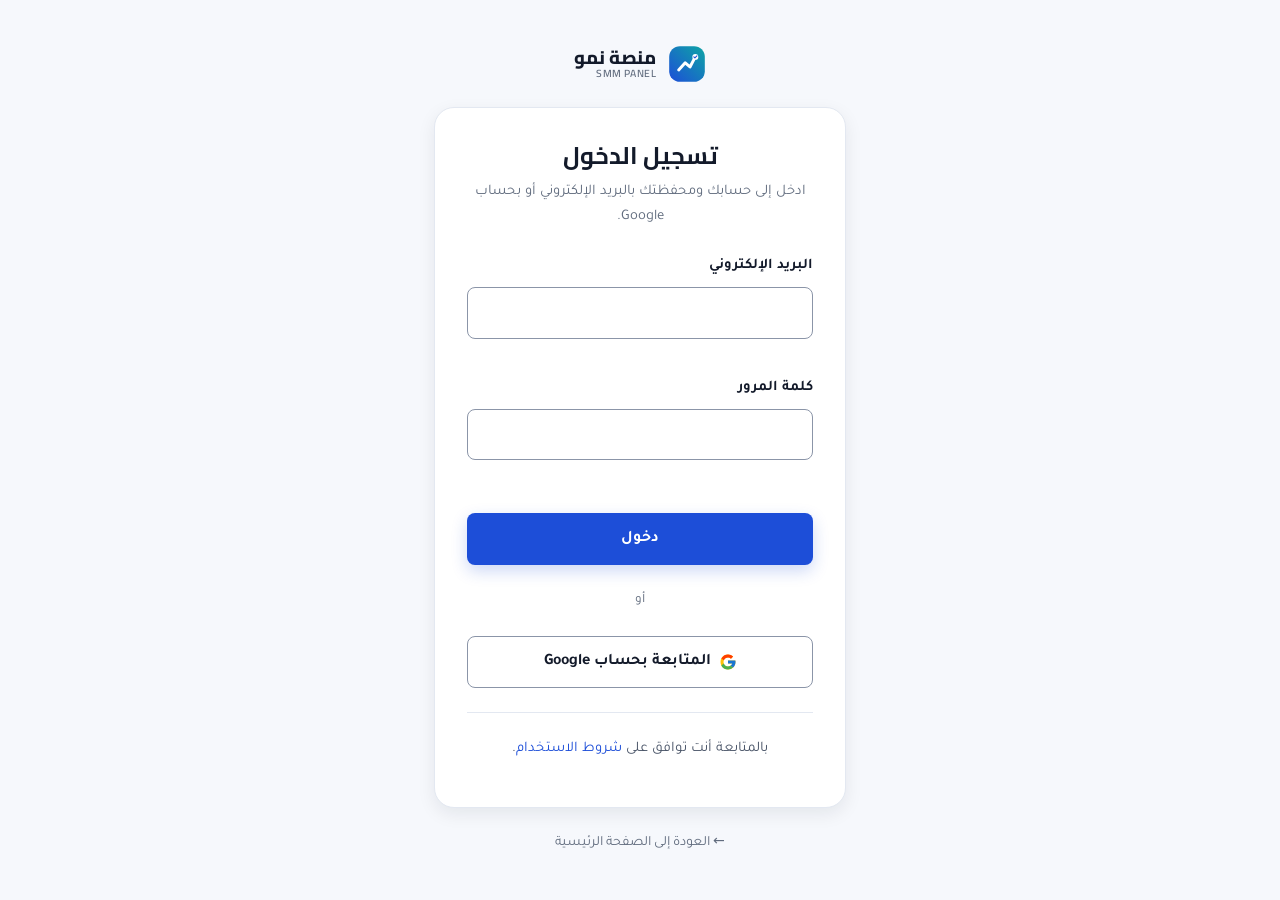
==== admin/index.html @ 080ee089 "لوحة إدارة متعددة الصفحات تحت admin/ + مزوّدون وربط الخدمات بالـAPI" ====
<!DOCTYPE html>
<html lang="ar" dir="rtl" data-theme="light">
  <head>
    <meta charset="UTF-8" />
    <meta name="viewport" content="width=device-width, initial-scale=1" />
    <meta name="description" content="لوحة إدارة منصة نمو — نظرة عامة." />
    <title>نظرة عامة — إدارة منصة نمو</title>

    <link rel="icon" href="../assets/favicon.svg" type="image/svg+xml" />
    <link rel="preconnect" href="https://fonts.googleapis.com" />
    <link rel="preconnect" href="https://fonts.gstatic.com" crossorigin />
    <link
      href="https://fonts.googleapis.com/css2?family=Cairo:wght@600;700;800&family=Tajawal:wght@400;500;700;800&display=swap"
      rel="stylesheet"
    />
    <link rel="stylesheet" href="../css/base.css" />
    <link rel="stylesheet" href="../css/layout.css" />
    <link rel="stylesheet" href="../css/components.css" />
    <link rel="stylesheet" href="../css/pages.css" />
    <link rel="stylesheet" href="admin.css" />

    <script>
      (function () {
        try {
          var t = localStorage.getItem("numuw-theme");
          if (t) document.documentElement.setAttribute("data-theme", t);
        } catch (e) {}
      })();
    </script>
    <script src="../js/icons.js" defer></script>
    <script src="../js/ui.js" defer></script>
    <script src="../js/main.js" defer></script>
    <script src="../js/config.js" defer></script>
    <script src="../js/supabase-client.js" defer></script>
    <script src="../js/auth-session.js" defer></script>
    <script src="../js/validation.js" defer></script>
    <script src="admin.js" defer></script>
  </head>
  <body data-page="dashboard">
    <a class="skip-link" href="#main">تخطَّ إلى المحتوى الرئيسي</a>

    <div class="admin__layout">
      <aside class="admin__side" id="admin-side"></aside>

      <div class="admin__main">
        <header class="admin__top" id="admin-top"></header>

        <main id="main" tabindex="-1" class="admin__content">
          <section class="admin__stats">
            <div class="admin-stat">
              <div class="admin-stat__label">المستخدمون</div>
              <div class="admin-stat__value" id="stat-users">—</div>
            </div>
            <div class="admin-stat">
              <div class="admin-stat__label">المزوّدون</div>
              <div class="admin-stat__value" id="stat-providers">—</div>
            </div>
            <div class="admin-stat">
              <div class="admin-stat__label">الخدمات</div>
              <div class="admin-stat__value" id="stat-services">—</div>
            </div>
            <div class="admin-stat">
              <div class="admin-stat__label">الطلبات</div>
              <div class="admin-stat__value" id="stat-orders">—</div>
            </div>
            <div class="admin-stat">
              <div class="admin-stat__label">استلامات معلّقة</div>
              <div class="admin-stat__value" id="stat-recharges">—</div>
            </div>
          </section>

          <section class="card card--padless">
            <div class="card__head">
              <h2 class="card__title">
                <span data-icon="bolt" data-icon-size="20"></span>
                أحدث الطلبات
              </h2>
            </div>
            <span class="table-hint">اسحب الجدول أفقيًا لعرض بقية الأعمدة.</span>
            <div class="table-wrap">
              <table class="table">
                <thead>
                  <tr>
                    <th scope="col">#</th>
                    <th scope="col">المستخدم</th>
                    <th scope="col">الكمية</th>
                    <th scope="col">التكلفة</th>
                    <th scope="col">الحالة</th>
                  </tr>
                </thead>
                <tbody id="recent-orders-body"></tbody>
              </table>
            </div>
          </section>
        </main>
      </div>
    </div>
  </body>
</html>
---- css/base.css ----
/*
  base.css
  المتغيرات العامة، إعادة الضبط، الخطوط، والأنماط الأساسية.
  يتم تحميل هذا الملف في جميع الصفحات.
*/

/* ============ المتغيرات ============ */
:root {
  /* الألوان الأساسية */
  --color-primary: #1d4ed8;
  --color-primary-600: #1e40af;
  --color-primary-700: #1e3a8a;
  --color-primary-soft: #eff4ff;
  --color-accent: #0ea5a5;
  --color-accent-soft: #e6fbfa;

  /* الحالات */
  --color-success: #16a34a;
  --color-success-soft: #e9f9ef;
  --color-warning: #d97706;
  --color-warning-soft: #fdf3e3;
  --color-danger: #dc2626;
  --color-danger-soft: #fdecec;
  --color-info: #2563eb;
  --color-info-soft: #eaf1ff;

  /* نصوص حالات الشارات والتنبيهات (تُستبدل في السمة الداكنة) */
  --status-success-fg: #14602f;
  --status-warning-fg: #8a5307;
  --status-danger-fg: #9b1c1c;
  --status-info-fg: #1e40af;

  /* الرمادي */
  --color-bg: #f6f8fc;
  --color-surface: #ffffff;
  --color-surface-2: #f1f5fb;
  --color-border: #e3e8f1;
  --color-border-strong: #8b95a8;
  --color-text: #131a2a;
  --color-text-soft: #4a5568;
  --color-text-muted: #616c7e;

  /* الظلال */
  --shadow-sm: 0 1px 2px rgba(19, 26, 42, 0.06);
  --shadow-md: 0 6px 18px rgba(19, 26, 42, 0.08);
  --shadow-lg: 0 18px 45px rgba(19, 26, 42, 0.12);

  /* الحدود */
  --radius-sm: 8px;
  --radius-md: 14px;
  --radius-lg: 20px;
  --radius-pill: 999px;

  /* المسافات */
  --space-1: 0.25rem;
  --space-2: 0.5rem;
  --space-3: 0.75rem;
  --space-4: 1rem;
  --space-5: 1.5rem;
  --space-6: 2rem;
  --space-7: 3rem;
  --space-8: 4rem;

  /* الخطوط */
  --font-sans: "Tajawal", "Segoe UI", "Cairo", system-ui, -apple-system,
    "Helvetica Neue", Arial, sans-serif;
  --font-display: "Cairo", "Tajawal", system-ui, sans-serif;

  /* التخطيط */
  --container: 1140px;
  --header-height: 64px;

  /* الانتقالات */
  --transition-fast: 140ms ease;
  --transition: 220ms ease;
}

/* ============ إعادة الضبط ============ */
*,
*::before,
*::after {
  box-sizing: border-box;
}

html {
  -webkit-text-size-adjust: 100%;
  scroll-behavior: smooth;
}

body {
  margin: 0;
  font-family: var(--font-sans);
  font-size: 1rem;
  line-height: 1.7;
  color: var(--color-text);
  background-color: var(--color-bg);
  min-height: 100vh;
  text-rendering: optimizeLegibility;
  -webkit-font-smoothing: antialiased;
}

h1,
h2,
h3,
h4,
h5,
h6 {
  font-family: var(--font-display);
  line-height: 1.35;
  margin: 0 0 var(--space-3);
  color: var(--color-text);
  font-weight: 700;
}

p {
  margin: 0 0 var(--space-3);
}

a {
  color: var(--color-primary);
  text-decoration: none;
  transition: color var(--transition-fast);
}

a:hover {
  color: var(--color-primary-600);
}

img,
svg {
  max-width: 100%;
  display: block;
}

button,
input,
select,
textarea {
  font: inherit;
  color: inherit;
}

button {
  cursor: pointer;
}

/* يمنع المتصفحات من تجاوز الخاصية hidden عبر أنماط display */
[hidden] {
  display: none !important;
}

::placeholder {
  color: var(--color-text-muted);
  opacity: 1;
}

ul {
  margin: 0;
  padding: 0;
  list-style: none;
}

/* ============ إمكانية الوصول ============ */
:focus-visible {
  outline: 3px solid var(--color-accent);
  outline-offset: 2px;
  border-radius: var(--radius-sm);
}

.visually-hidden {
  position: absolute !important;
  width: 1px;
  height: 1px;
  padding: 0;
  margin: -1px;
  overflow: hidden;
  clip: rect(0, 0, 0, 0);
  white-space: nowrap;
  border: 0;
}

.skip-link {
  position: absolute;
  top: -60px;
  inset-inline-start: var(--space-4);
  z-index: 1200;
  background: var(--color-primary);
  color: #fff;
  padding: var(--space-2) var(--space-4);
  border-radius: var(--radius-sm);
  transition: top var(--transition);
}

.skip-link:focus {
  top: var(--space-3);
  color: #fff;
}

@media (prefers-reduced-motion: reduce) {
  *,
  *::before,
  *::after {
    animation-duration: 0.001ms !important;
    animation-iteration-count: 1 !important;
    transition-duration: 0.001ms !important;
    scroll-behavior: auto !important;
  }
}

/* ============ أدوات مساعدة ============ */
.container {
  width: 100%;
  max-width: var(--container);
  margin-inline: auto;
  padding-inline: var(--space-4);
}

.text-center {
  text-align: center;
}

.text-muted {
  color: var(--color-text-muted);
}

.mt-4 {
  margin-top: var(--space-4);
}

.mt-6 {
  margin-top: var(--space-6);
}

.mb-5 {
  margin-bottom: var(--space-5);
}

.text-sm {
  font-size: 0.9rem;
}

.stack > * + * {
  margin-top: var(--space-4);
}

[id] {
  scroll-margin-top: calc(var(--header-height) + var(--space-4));
}

/* كشف العناصر عند التمرير */
[data-reveal] {
  opacity: 0;
  transform: translateY(14px);
  transition: opacity 500ms ease, transform 500ms ease;
}

[data-reveal].is-visible {
  opacity: 1;
  transform: none;
}

@media (prefers-reduced-motion: reduce) {
  [data-reveal] {
    opacity: 1;
    transform: none;
  }
}

/* ============ السمة الداكنة ============ */
html[data-theme="dark"] {
  --color-bg: #0d1220;
  --color-surface: #161d2e;
  --color-surface-2: #1e263a;
  --color-border: #2a3348;
  --color-border-strong: #5f6b87;
  --color-text: #eef2fa;
  --color-text-soft: #c3cbdb;
  --color-text-muted: #8a95ac;
  --color-primary-soft: #1b2744;
  --color-accent-soft: #10312f;

  --color-success-soft: #12301f;
  --color-warning-soft: #33260e;
  --color-danger-soft: #341717;
  --color-info-soft: #16233f;

  /* درجات مخصّصة للخلفيات الداكنة كي تبقى التباينات ضمن معيار AA */
  --color-success: #6ee7a0;
  --color-warning: #f0b357;
  --color-danger: #ff8a8a;
  --color-info: #93b4ff;

  --status-success-fg: #7ddba3;
  --status-warning-fg: #f0b357;
  --status-danger-fg: #ff9d9d;
  --status-info-fg: #93b4ff;

  --shadow-sm: 0 1px 2px rgba(0, 0, 0, 0.4);
  --shadow-md: 0 6px 18px rgba(0, 0, 0, 0.45);
  --shadow-lg: 0 18px 45px rgba(0, 0, 0, 0.55);
}

html[data-theme="dark"] .site-header {
  background: rgba(13, 18, 32, 0.86);
}

html[data-theme="dark"] .hero {
  background: linear-gradient(160deg, #111a30 0%, #0d1220 60%);
}

html[data-theme="dark"] .table thead th {
  color: var(--color-text-soft);
}

html[data-theme="dark"] .skeleton {
  background: linear-gradient(
    90deg,
    #1e263a 25%,
    #263149 37%,
    #1e263a 63%
  );
  background-size: 400% 100%;
}

html[data-theme="dark"] .btn--google {
  --btn-bg: #222b40;
  --btn-fg: var(--color-text);
}
---- css/layout.css ----
/*
  layout.css
  الهيكل العام: الهيدر، شريط التنقل، الفوتر، الحاويات، والعرض المتجاوب.
*/

/* ============ الهيدر ============ */
.site-header {
  position: sticky;
  top: 0;
  z-index: 1000;
  background: rgba(255, 255, 255, 0.86);
  backdrop-filter: blur(12px);
  border-bottom: 1px solid var(--color-border);
}

.site-header__inner {
  display: flex;
  align-items: center;
  justify-content: space-between;
  gap: var(--space-4);
  min-height: var(--header-height);
}

/* الشعار */
.brand {
  display: inline-flex;
  align-items: center;
  gap: var(--space-3);
  color: var(--color-text);
  font-family: var(--font-display);
  font-weight: 800;
  font-size: 1.15rem;
  flex-shrink: 0;
}

.brand:hover {
  color: var(--color-primary);
}

.brand__logo {
  width: 38px;
  height: 38px;
}

.brand__name {
  display: flex;
  flex-direction: column;
  line-height: 1.1;
}

.brand__name small {
  font-size: 0.65rem;
  font-weight: 600;
  color: var(--color-text-muted);
  letter-spacing: 0.04em;
}

/* ============ التنقل ============ */
.nav {
  display: flex;
  align-items: center;
  gap: var(--space-2);
}

.nav__links {
  display: flex;
  align-items: center;
  gap: var(--space-1);
}

.nav__link {
  display: block;
  padding: var(--space-2) var(--space-3);
  border-radius: var(--radius-sm);
  color: var(--color-text-soft);
  font-weight: 600;
  font-size: 0.95rem;
  transition: background-color var(--transition-fast),
    color var(--transition-fast);
}

.nav__link:hover {
  background: var(--color-surface-2);
  color: var(--color-primary);
}

.nav__link[aria-current="page"] {
  color: var(--color-primary);
  background: var(--color-primary-soft);
}

.nav__actions {
  display: flex;
  align-items: center;
  gap: var(--space-2);
}

/* زر قائمة الهاتف */
.nav-toggle {
  display: none;
  width: 44px;
  height: 44px;
  align-items: center;
  justify-content: center;
  background: transparent;
  border: 1px solid var(--color-border);
  border-radius: var(--radius-sm);
  color: var(--color-text);
}

.nav-toggle:hover {
  background: var(--color-surface-2);
}

.nav-toggle__bars,
.nav-toggle__bars::before,
.nav-toggle__bars::after {
  content: "";
  display: block;
  width: 20px;
  height: 2px;
  border-radius: 2px;
  background: currentColor;
  transition: transform var(--transition), opacity var(--transition);
}

.nav-toggle__bars::before {
  transform: translateY(-6px);
}

.nav-toggle__bars::after {
  transform: translateY(4px);
}

.nav-toggle[aria-expanded="true"] .nav-toggle__bars {
  background: transparent;
}

.nav-toggle[aria-expanded="true"] .nav-toggle__bars::before {
  transform: translateY(0) rotate(45deg);
}

.nav-toggle[aria-expanded="true"] .nav-toggle__bars::after {
  transform: translateY(-2px) rotate(-45deg);
}

/* ============ الفوتر ============ */
.site-footer {
  margin-top: var(--space-8);
  background: #0f1830;
  color: #c7d0e0;
  padding-top: var(--space-6);
}

.site-footer a {
  color: #c7d0e0;
}

.site-footer a:hover {
  color: #fff;
}

.footer__grid {
  display: grid;
  gap: var(--space-6);
  padding-bottom: var(--space-6);
}

.footer__brand .brand {
  color: #fff;
}

.footer__brand p {
  color: #9aa7bd;
  max-width: 34ch;
  font-size: 0.92rem;
}

.footer__col h2 {
  color: #fff;
  font-size: 0.98rem;
  margin-bottom: var(--space-3);
}

.footer__col li + li {
  margin-top: var(--space-2);
}

.footer__col a {
  font-size: 0.92rem;
}

.footer__bottom {
  border-top: 1px solid rgba(255, 255, 255, 0.1);
  padding: var(--space-4) 0;
  display: flex;
  flex-wrap: wrap;
  gap: var(--space-3);
  align-items: center;
  justify-content: space-between;
  font-size: 0.85rem;
  color: #8390a6;
}

.footer__badges {
  display: flex;
  flex-wrap: wrap;
  gap: var(--space-2);
}

/* ============ التخطيط العام ============ */
.page {
  padding-block: var(--space-6) var(--space-7);
}

.page-head {
  margin-bottom: var(--space-6);
}

.page-head h1 {
  font-size: clamp(1.5rem, 4vw, 2rem);
  margin-bottom: var(--space-2);
}

.page-head p {
  color: var(--color-text-muted);
  margin-bottom: 0;
}

/* شبكة موحّدة */
.grid {
  display: grid;
  gap: var(--space-4);
}

/* ============ الاستجابة ============ */
@media (min-width: 640px) {
  .footer__grid {
    grid-template-columns: 1.4fr 1fr 1fr;
  }
}

@media (min-width: 900px) {
  .container {
    padding-inline: var(--space-5);
  }

  .footer__grid {
    grid-template-columns: 1.6fr 1fr 1fr 1fr;
  }
}

/* قائمة الهاتف */
@media (max-width: 860px) {
  .nav-toggle {
    display: inline-flex;
  }

  .nav {
    position: fixed;
    inset: var(--header-height) 0 auto 0;
    flex-direction: column;
    align-items: stretch;
    gap: 0;
    background: var(--color-surface);
    border-bottom: 1px solid var(--color-border);
    box-shadow: var(--shadow-md);
    padding: var(--space-3);
    transform: translateY(-12px);
    opacity: 0;
    visibility: hidden;
    transition: opacity var(--transition), transform var(--transition),
      visibility var(--transition);
    max-height: calc(100vh - var(--header-height));
    overflow-y: auto;
  }

  .nav.is-open {
    opacity: 1;
    visibility: visible;
    transform: translateY(0);
  }

  .nav__links {
    flex-direction: column;
    align-items: stretch;
    gap: var(--space-1);
  }

  .nav__link {
    padding: var(--space-3);
  }

  .nav__actions {
    flex-direction: column;
    align-items: stretch;
    margin-top: var(--space-3);
    padding-top: var(--space-3);
    border-top: 1px solid var(--color-border);
    gap: var(--space-3);
  }

  .nav__actions .btn {
    width: 100%;
  }

  /* أهداف لمس أكبر لروابط الفوتر على الهواتف */
  .footer__col li + li {
    margin-top: 0;
  }

  .footer__col a {
    display: inline-block;
    padding-block: var(--space-2);
  }
}
---- css/components.css ----
/*
  components.css
  المكوّنات القابلة لإعادة الاستخدام: الأزرار، البطاقات، الحقول، التنبيهات،
  الشارات، الجداول، والحمّالات.
*/

/* ============ الأزرار ============ */
.btn {
  --btn-bg: var(--color-primary);
  --btn-fg: #fff;
  --btn-border: transparent;
  display: inline-flex;
  align-items: center;
  justify-content: center;
  gap: var(--space-2);
  padding: 0.7rem 1.2rem;
  min-height: 44px;
  border: 1px solid var(--btn-border);
  border-radius: var(--radius-sm);
  background: var(--btn-bg);
  color: var(--btn-fg);
  font-weight: 700;
  font-size: 0.95rem;
  text-decoration: none;
  line-height: 1;
  transition: transform var(--transition-fast),
    background-color var(--transition-fast), box-shadow var(--transition-fast),
    color var(--transition-fast), border-color var(--transition-fast);
  white-space: nowrap;
}

.btn:hover {
  color: var(--btn-fg);
  filter: brightness(1.05);
}

.btn:active {
  transform: translateY(1px);
}

.btn--primary {
  --btn-bg: var(--color-primary);
  box-shadow: 0 6px 16px rgba(29, 78, 216, 0.22);
}

.btn--accent {
  --btn-bg: var(--color-accent);
  box-shadow: 0 6px 16px rgba(14, 165, 165, 0.22);
}

.btn--outline {
  --btn-bg: transparent;
  --btn-fg: var(--color-primary);
  --btn-border: var(--color-border-strong);
}

.btn--outline:hover {
  --btn-bg: var(--color-primary-soft);
  filter: none;
}

.btn--ghost {
  --btn-bg: transparent;
  --btn-fg: var(--color-text-soft);
  --btn-border: transparent;
}

.btn--ghost:hover {
  --btn-bg: var(--color-surface-2);
  filter: none;
}

.btn--block {
  width: 100%;
}

.btn--sm {
  padding: 0.5rem 0.9rem;
  min-height: 38px;
  font-size: 0.88rem;
}

.btn--lg {
  padding: 0.9rem 1.6rem;
  min-height: 52px;
  font-size: 1rem;
}

.btn[disabled],
.btn.is-loading {
  opacity: 0.65;
  pointer-events: none;
}

/* حالة التحميل */
.btn.is-loading::before {
  content: "";
  width: 16px;
  height: 16px;
  border-radius: 50%;
  border: 2px solid currentColor;
  border-top-color: transparent;
  animation: spin 0.7s linear infinite;
}

@keyframes spin {
  to {
    transform: rotate(360deg);
  }
}

/* زر جوجل */
.btn--google {
  --btn-bg: #fff;
  --btn-fg: var(--color-text);
  --btn-border: var(--color-border-strong);
}

.btn--google:hover {
  --btn-bg: var(--color-surface-2);
  filter: none;
}

.btn--google svg {
  width: 18px;
  height: 18px;
}

/* ============ البطاقات ============ */
.card {
  background: var(--color-surface);
  border: 1px solid var(--color-border);
  border-radius: var(--radius-md);
  box-shadow: var(--shadow-sm);
  padding: var(--space-5);
}

.card--padless {
  padding: 0;
}

/* عند إلغاء الحشو، يُضاف الحشو لرأس البطاقة فقط */
.card--padless .card__head {
  padding: var(--space-5) var(--space-5) 0;
}

.card--padless .table-wrap {
  border: 0;
  border-radius: 0;
}

.card--padless .badge-list {
  padding: var(--space-5);
}

.card__head {
  display: flex;
  align-items: center;
  justify-content: space-between;
  gap: var(--space-3);
  flex-wrap: wrap;
  margin-bottom: var(--space-4);
}

.card__head h2,
.card__head h3 {
  margin: 0;
  font-size: 1.15rem;
}

.card__title {
  display: flex;
  align-items: center;
  gap: var(--space-2);
}

.card--interactive {
  transition: transform var(--transition), box-shadow var(--transition),
    border-color var(--transition);
}

.card--interactive:hover {
  transform: translateY(-3px);
  box-shadow: var(--shadow-md);
  border-color: var(--color-border-strong);
}

/* أيقونة داخل بطاقة */
.icon-badge {
  display: inline-flex;
  align-items: center;
  justify-content: center;
  width: 46px;
  height: 46px;
  border-radius: var(--radius-sm);
  background: var(--color-primary-soft);
  color: var(--color-primary);
  flex-shrink: 0;
}

.icon-badge svg {
  width: 24px;
  height: 24px;
}

.icon-badge--accent {
  background: var(--color-accent-soft);
  color: var(--color-accent);
}

/* ============ النماذج ============ */
.form {
  display: grid;
  gap: var(--space-4);
}

.field {
  display: grid;
  gap: var(--space-2);
}

.field__label {
  font-weight: 600;
  font-size: 0.92rem;
}

.field__hint {
  font-size: 0.82rem;
  color: var(--color-text-muted);
  margin: 0;
}

.input,
.select,
.textarea {
  width: 100%;
  padding: 0.7rem 0.9rem;
  min-height: 46px;
  background: var(--color-surface);
  border: 1px solid var(--color-border-strong);
  border-radius: var(--radius-sm);
  transition: border-color var(--transition-fast),
    box-shadow var(--transition-fast);
}

.input:focus,
.select:focus,
.textarea:focus {
  border-color: var(--color-primary);
  box-shadow: 0 0 0 3px rgba(29, 78, 216, 0.15);
  outline: none;
}

.input[aria-invalid="true"],
.select[aria-invalid="true"] {
  border-color: var(--color-danger);
}

.field__error {
  color: var(--color-danger);
  font-size: 0.82rem;
  margin: 0;
  min-height: 1em;
}

/* حقل كلمة المرور مع زر الإظهار */
.input-group {
  position: relative;
}

.input-group .input {
  padding-inline-end: 3rem;
}

.input-group__btn {
  position: absolute;
  inset-inline-end: 6px;
  top: 50%;
  transform: translateY(-50%);
  width: 36px;
  height: 36px;
  display: inline-flex;
  align-items: center;
  justify-content: center;
  background: transparent;
  border: 0;
  border-radius: var(--radius-sm);
  color: var(--color-text-muted);
}

.input-group__btn:hover {
  background: var(--color-surface-2);
  color: var(--color-text);
}

/* مفتاح تبديل */
.switch {
  display: inline-flex;
  align-items: center;
  gap: var(--space-3);
  cursor: pointer;
}

.switch input {
  position: absolute;
  opacity: 0;
  width: 0;
  height: 0;
}

.switch__track {
  position: relative;
  width: 46px;
  height: 26px;
  border-radius: var(--radius-pill);
  background: var(--color-border-strong);
  transition: background var(--transition-fast);
  flex-shrink: 0;
}

.switch__track::after {
  content: "";
  position: absolute;
  top: 3px;
  inset-inline-start: 3px;
  width: 20px;
  height: 20px;
  background: #fff;
  border-radius: 50%;
  box-shadow: var(--shadow-sm);
  transition: transform var(--transition-fast);
}

.switch input:checked + .switch__track {
  background: var(--color-primary);
}

.switch input:checked + .switch__track::after {
  transform: translateX(-20px);
}

.switch input:focus-visible + .switch__track {
  outline: 3px solid var(--color-accent);
  outline-offset: 2px;
}

/* مجموعة أزرار (Radio) */
.choice-group {
  display: grid;
  gap: var(--space-3);
  grid-template-columns: repeat(auto-fit, minmax(150px, 1fr));
}

.choice {
  position: relative;
  display: flex;
  align-items: center;
  gap: var(--space-3);
  padding: var(--space-4);
  border: 1.5px solid var(--color-border-strong);
  border-radius: var(--radius-md);
  cursor: pointer;
  background: var(--color-surface);
  transition: border-color var(--transition-fast),
    background-color var(--transition-fast);
}

.choice input {
  position: absolute;
  opacity: 0;
}

.choice__mark {
  width: 20px;
  height: 20px;
  border-radius: 50%;
  border: 2px solid var(--color-border-strong);
  flex-shrink: 0;
  display: inline-flex;
  align-items: center;
  justify-content: center;
}

.choice__mark::after {
  content: "";
  width: 10px;
  height: 10px;
  border-radius: 50%;
  background: var(--color-primary);
  transform: scale(0);
  transition: transform var(--transition-fast);
}

.choice:has(input:checked) {
  border-color: var(--color-primary);
  background: var(--color-primary-soft);
}

.choice:has(input:checked) .choice__mark {
  border-color: var(--color-primary);
}

.choice:has(input:checked) .choice__mark::after {
  transform: scale(1);
}

.choice:has(input:focus-visible) {
  outline: 3px solid var(--color-accent);
  outline-offset: 2px;
}

.choice__text strong {
  display: block;
  font-weight: 700;
}

.choice__text span {
  font-size: 0.82rem;
  color: var(--color-text-muted);
}

/* ============ التنبيهات ============ */
.alert {
  display: flex;
  align-items: flex-start;
  gap: var(--space-3);
  padding: var(--space-3) var(--space-4);
  border-radius: var(--radius-sm);
  border: 1px solid transparent;
  font-size: 0.92rem;
}

.alert svg {
  width: 20px;
  height: 20px;
  flex-shrink: 0;
  margin-top: 2px;
}

.alert--success {
  background: var(--color-success-soft);
  border-color: color-mix(in srgb, var(--color-success) 38%, transparent);
  color: var(--status-success-fg);
}

.alert--danger {
  background: var(--color-danger-soft);
  border-color: color-mix(in srgb, var(--color-danger) 38%, transparent);
  color: var(--status-danger-fg);
}

.alert--warning {
  background: var(--color-warning-soft);
  border-color: color-mix(in srgb, var(--color-warning) 40%, transparent);
  color: var(--status-warning-fg);
}

.alert--info {
  background: var(--color-info-soft);
  border-color: color-mix(in srgb, var(--color-info) 38%, transparent);
  color: var(--status-info-fg);
}

.alert__title {
  font-weight: 700;
  margin: 0 0 2px;
}

.alert p {
  margin: 0;
}

/* ============ الشارات ============ */
.badge {
  display: inline-flex;
  align-items: center;
  gap: var(--space-1);
  padding: 0.2rem 0.65rem;
  border-radius: var(--radius-pill);
  font-size: 0.78rem;
  font-weight: 700;
  line-height: 1.6;
  white-space: nowrap;
}

.badge--pending {
  background: var(--color-info-soft);
  color: var(--status-info-fg);
}

.badge--success {
  background: var(--color-success-soft);
  color: var(--status-success-fg);
}

.badge--failed {
  background: var(--color-danger-soft);
  color: var(--status-danger-fg);
}

.badge--review,
.badge--warning {
  background: var(--color-warning-soft);
  color: var(--status-warning-fg);
}

.badge--muted {
  background: var(--color-surface-2);
  color: var(--color-text-soft);
}

.badge--experimental {
  background: var(--color-warning-soft);
  color: var(--status-warning-fg);
  border: 1px dashed color-mix(in srgb, var(--status-warning-fg) 45%, transparent);
}

/* قائمة شارات مع شرح مختصر */
.badge-list {
  display: grid;
  gap: var(--space-4);
  font-size: 0.9rem;
}

.badge-list li p {
  margin: var(--space-2) 0 0;
  color: var(--color-text-muted);
  font-size: 0.85rem;
}

/* ============ الجداول ============ */
.table-wrap {
  overflow-x: auto;
  border: 1px solid var(--color-border);
  border-radius: var(--radius-md);
  background: var(--color-surface);
}

.table {
  width: 100%;
  border-collapse: collapse;
  min-width: 560px;
  font-size: 0.92rem;
}

.table caption {
  text-align: start;
  padding: var(--space-3) var(--space-4);
  font-weight: 700;
  color: var(--color-text-soft);
}

.table th,
.table td {
  padding: var(--space-3) var(--space-4);
  text-align: start;
  border-bottom: 1px solid var(--color-border);
  white-space: nowrap;
}

.table thead th {
  background: var(--color-surface-2);
  font-size: 0.82rem;
  color: var(--color-text-soft);
}

.table tbody tr:last-child td {
  border-bottom: 0;
}

.table tbody tr {
  transition: background var(--transition-fast);
}

.table tbody tr:hover {
  background: var(--color-surface-2);
}

/* ============ حالات فارغة/تحميل ============ */
.empty-state {
  text-align: center;
  padding: var(--space-7) var(--space-4);
  color: var(--color-text-muted);
}

.empty-state svg {
  width: 48px;
  height: 48px;
  margin: 0 auto var(--space-3);
  color: var(--color-border-strong);
}

.skeleton {
  border-radius: var(--radius-sm);
  background: linear-gradient(
    90deg,
    var(--color-surface-2) 25%,
    #e8edf6 37%,
    var(--color-surface-2) 63%
  );
  background-size: 400% 100%;
  animation: shimmer 1.3s ease infinite;
  height: 1em;
}

/* خط عظمي يملأ خلية جدول */
.skeleton-line {
  display: block;
  width: 70%;
  height: 0.85em;
}

@keyframes shimmer {
  0% {
    background-position: 100% 50%;
  }
  100% {
    background-position: 0 50%;
  }
}

/* ============ فاصل ============ */
.divider {
  display: flex;
  align-items: center;
  gap: var(--space-3);
  color: var(--color-text-muted);
  font-size: 0.85rem;
}

.divider::before,
.divider::after {
  content: "";
  flex: 1;
  height: 1px;
  background: var(--color-border);
}

/* ============ تنبيه أولي ============ */
.demo-note {
  display: flex;
  gap: var(--space-2);
  align-items: flex-start;
  font-size: 0.82rem;
  color: var(--status-warning-fg);
  background: var(--color-warning-soft);
  border: 1px dashed color-mix(in srgb, var(--status-warning-fg) 45%, transparent);
  border-radius: var(--radius-sm);
  padding: var(--space-2) var(--space-3);
}

.demo-note svg {
  width: 16px;
  height: 16px;
  flex-shrink: 0;
  margin-top: 3px;
}

/* ============ أدوات مشتركة ============ */
/* يخفي الأيقونة إن لم يُحقن بعد (تعطّل JS أو تأخّر التحميل) */
.icon-badge:empty {
  display: none;
}

/* تصفير حقول fieldset و legend */
.fieldset-reset {
  border: 0;
  padding: 0;
  margin: 0;
}

.fieldset-reset legend {
  padding: 0;
  margin-bottom: var(--space-3);
}

/* خط أفقي بسيط */
.hr {
  border: 0;
  border-top: 1px solid var(--color-border);
  margin: var(--space-5) 0;
}

/* ملاحظة تظهر على الشاشات الصغيرة فقط */
.table-hint {
  display: block;
  font-size: 0.8rem;
  color: var(--color-text-muted);
  padding: var(--space-3) var(--space-4) 0;
}

@media (min-width: 720px) {
  .table-hint {
    display: none;
  }
}

/* ============ التنبيهات المنبثقة (Toast) ============ */
.toast-region {
  position: fixed;
  inset-block-end: var(--space-4);
  inset-inline: 0;
  z-index: 2000;
  display: flex;
  flex-direction: column;
  align-items: center;
  gap: var(--space-2);
  padding-inline: var(--space-4);
  pointer-events: none;
}

.toast {
  pointer-events: auto;
  display: flex;
  align-items: flex-start;
  gap: var(--space-3);
  width: 100%;
  max-width: 420px;
  background: var(--color-surface);
  border: 1px solid var(--color-border);
  border-inline-start: 4px solid var(--color-info);
  border-radius: var(--radius-sm);
  box-shadow: var(--shadow-lg);
  padding: var(--space-3) var(--space-4);
  font-size: 0.9rem;
  animation: toast-in var(--transition);
}

.toast--success {
  border-inline-start-color: var(--color-success);
}

.toast--danger {
  border-inline-start-color: var(--color-danger);
}

.toast--warning {
  border-inline-start-color: var(--color-warning);
}

.toast svg {
  width: 20px;
  height: 20px;
  flex-shrink: 0;
  margin-top: 2px;
}

.toast__icon--success {
  color: var(--color-success);
}

.toast__icon--danger {
  color: var(--color-danger);
}

.toast__icon--warning {
  color: var(--color-warning);
}

.toast__icon--info {
  color: var(--color-info);
}

.toast__body {
  flex: 1;
}

.toast__title {
  font-weight: 700;
  margin: 0 0 2px;
}

.toast__msg {
  margin: 0;
  color: var(--color-text-soft);
  font-size: 0.85rem;
}

.toast__close {
  background: transparent;
  border: 0;
  color: var(--color-text-muted);
  width: 26px;
  height: 26px;
  border-radius: var(--radius-sm);
  display: inline-flex;
  align-items: center;
  justify-content: center;
}

.toast__close:hover {
  background: var(--color-surface-2);
  color: var(--color-text);
}

.toast.is-leaving {
  animation: toast-out var(--transition) forwards;
}

@keyframes toast-in {
  from {
    opacity: 0;
    transform: translateY(12px);
  }
}

@keyframes toast-out {
  to {
    opacity: 0;
    transform: translateY(12px);
  }
}
---- css/pages.css ----
/*
  pages.css
  أنماط خاصة بالصفحات: الرئيسية، الدخول/التسجيل، المحفظة، الإعدادات.
*/

/* ============================================================
   الصفحة الرئيسية
   ============================================================ */
.hero {
  position: relative;
  overflow: hidden;
  background: linear-gradient(160deg, #f0f5ff 0%, #f6f8fc 55%);
  border-bottom: 1px solid var(--color-border);
}

.hero::before {
  content: "";
  position: absolute;
  inset-inline-start: -120px;
  top: -120px;
  width: 320px;
  height: 320px;
  border-radius: 50%;
  background: radial-gradient(circle, rgba(14, 165, 165, 0.18), transparent 70%);
  pointer-events: none;
}

.hero__inner {
  display: grid;
  gap: var(--space-6);
  align-items: center;
  padding-block: var(--space-7);
}

.hero__eyebrow {
  display: inline-flex;
  align-items: center;
  gap: var(--space-2);
  background: var(--color-surface);
  border: 1px solid var(--color-border);
  border-radius: var(--radius-pill);
  padding: var(--space-1) var(--space-3);
  font-size: 0.82rem;
  font-weight: 600;
  color: var(--color-text-soft);
  box-shadow: var(--shadow-sm);
  width: fit-content;
}

.hero__eyebrow .dot {
  width: 8px;
  height: 8px;
  border-radius: 50%;
  background: var(--color-accent);
}

.hero h1 {
  font-size: clamp(1.9rem, 6vw, 3rem);
  margin-top: var(--space-4);
}

.hero h1 .highlight {
  color: var(--color-primary);
  position: relative;
}

.hero__lead {
  font-size: clamp(1rem, 2.5vw, 1.15rem);
  color: var(--color-text-soft);
  max-width: 52ch;
}

.hero__actions {
  display: flex;
  flex-wrap: wrap;
  gap: var(--space-3);
  margin-top: var(--space-5);
}

.hero__stats {
  display: flex;
  flex-wrap: wrap;
  gap: var(--space-5);
  margin-top: var(--space-6);
}

.stat__value {
  display: block;
  font-family: var(--font-display);
  font-size: 1.5rem;
  font-weight: 800;
  color: var(--color-text);
}

.stat__label {
  display: block;
  font-size: 0.82rem;
  color: var(--color-text-muted);
}

/* بطاقة عرض الخدمات في الهيرو */
.hero__panel {
  background: var(--color-surface);
  border: 1px solid var(--color-border);
  border-radius: var(--radius-lg);
  box-shadow: var(--shadow-lg);
  padding: var(--space-5);
}

.hero__panel h2 {
  font-size: 1rem;
  color: var(--color-text-soft);
  margin-bottom: var(--space-4);
}

.platform-list {
  display: grid;
  gap: var(--space-3);
}

.platform-row {
  display: flex;
  align-items: center;
  gap: var(--space-3);
  padding: var(--space-3);
  border-radius: var(--radius-sm);
  background: var(--color-surface-2);
}

.platform-row .icon-badge {
  width: 38px;
  height: 38px;
}

.platform-row .icon-badge svg {
  width: 20px;
  height: 20px;
}

.platform-row__meta {
  flex: 1;
  min-width: 0;
}

.platform-row__meta strong {
  display: block;
  font-size: 0.92rem;
}

.platform-row__meta span {
  font-size: 0.78rem;
  color: var(--color-text-muted);
}

/* ============ الأقسام العامة ============ */
.section {
  padding-block: var(--space-7);
}

/* قسم بخلفية مختلفة عن الخلفية الرئيسية */
.section--alt {
  background: var(--color-surface-2);
}

.section__head {
  max-width: 60ch;
  margin: 0 auto var(--space-6);
  text-align: center;
}

.section__head h2 {
  font-size: clamp(1.5rem, 4vw, 2rem);
}

.section__head p {
  color: var(--color-text-muted);
  margin-bottom: 0;
}

.feature-grid {
  display: grid;
  gap: var(--space-4);
  grid-template-columns: 1fr;
}

.feature h3 {
  font-size: 1.05rem;
  margin-bottom: var(--space-2);
}

.feature p {
  margin-bottom: 0;
  color: var(--color-text-soft);
  font-size: 0.92rem;
}

/* شبكة الخدمات (منصات) */
.platforms-grid {
  display: grid;
  gap: var(--space-4);
  grid-template-columns: repeat(2, 1fr);
}

.platform-card {
  text-align: center;
  padding: var(--space-5) var(--space-3);
}

.platform-card .icon-badge {
  margin: 0 auto var(--space-3);
  width: 52px;
  height: 52px;
}

.platform-card h3 {
  font-size: 1rem;
  margin: 0;
  font-weight: 700;
}

.platform-card > span:last-child {
  display: block;
  font-size: 0.8rem;
  color: var(--color-text-muted);
  margin-top: 2px;
}

/* خطوات العمل */
.steps {
  display: grid;
  gap: var(--space-4);
  counter-reset: step;
}

.step {
  position: relative;
  padding-inline-start: 60px;
}

.step::before {
  counter-increment: step;
  content: counter(step);
  position: absolute;
  inset-inline-start: 0;
  top: 0;
  width: 40px;
  height: 40px;
  border-radius: 50%;
  background: var(--color-primary);
  color: #fff;
  display: flex;
  align-items: center;
  justify-content: center;
  font-weight: 800;
  font-family: var(--font-display);
}

.step h3 {
  font-size: 1rem;
  margin-bottom: var(--space-1);
}

.step p {
  margin: 0;
  color: var(--color-text-soft);
  font-size: 0.9rem;
}

/* نداء الإجراء */
.cta-band {
  background: linear-gradient(135deg, var(--color-primary-700), var(--color-primary));
  border-radius: var(--radius-lg);
  padding: var(--space-6);
  color: #fff;
  display: grid;
  gap: var(--space-4);
  align-items: center;
  text-align: center;
}

.cta-band h2 {
  color: #fff;
  margin: 0;
}

.cta-band p {
  color: #cfd9f5;
  margin: 0;
}

.cta-band .hero__actions {
  justify-content: center;
  margin-top: 0;
}

.cta-band .btn--outline {
  --btn-fg: #fff;
  --btn-border: rgba(255, 255, 255, 0.5);
}

.cta-band .btn--outline:hover {
  --btn-bg: rgba(255, 255, 255, 0.12);
}

/* ============================================================
   صفحات المصادقة (الدخول/التسجيل)
   ============================================================ */
.auth {
  min-height: 100vh;
  display: grid;
  align-items: center;
  padding-block: var(--space-6);
}

.auth__wrap {
  max-width: 460px;
  margin-inline: auto;
  width: 100%;
}

.auth__logo {
  display: flex;
  justify-content: center;
  margin-bottom: var(--space-5);
}

.auth__card {
  background: var(--color-surface);
  border: 1px solid var(--color-border);
  border-radius: var(--radius-lg);
  box-shadow: var(--shadow-md);
  padding: var(--space-6);
}

.auth__head {
  text-align: center;
  margin-bottom: var(--space-5);
}

.auth__head h1 {
  font-size: 1.5rem;
  margin-bottom: var(--space-2);
}

.auth__head p {
  color: var(--color-text-muted);
  margin: 0;
  font-size: 0.92rem;
}

.auth__foot {
  text-align: center;
  margin-top: var(--space-5);
  padding-top: var(--space-5);
  border-top: 1px solid var(--color-border);
  font-size: 0.92rem;
  color: var(--color-text-soft);
}

.auth__divider {
  text-align: center;
  margin: var(--space-5) 0;
  font-size: 0.85rem;
  color: var(--color-text-muted);
}

.auth__back {
  display: block;
  text-align: center;
  margin-top: var(--space-5);
  font-size: 0.88rem;
  color: var(--color-text-muted);
}

/* ============================================================
   المحفظة
   ============================================================ */
.balance-card {
  background: linear-gradient(135deg, #16213e 0%, #1d4ed8 130%);
  color: #fff;
  border-radius: var(--radius-lg);
  padding: var(--space-6);
  position: relative;
  overflow: hidden;
}

.balance-card::after {
  content: "";
  position: absolute;
  inset-inline-end: -60px;
  bottom: -80px;
  width: 220px;
  height: 220px;
  border-radius: 50%;
  background: rgba(255, 255, 255, 0.08);
}

.balance-card__label {
  display: flex;
  align-items: center;
  gap: var(--space-2);
  font-size: 0.9rem;
  color: #c3d0f0;
  margin-bottom: var(--space-2);
}

.balance-card__value {
  font-family: var(--font-display);
  font-size: clamp(2rem, 7vw, 2.8rem);
  font-weight: 800;
  line-height: 1.1;
  margin: 0;
}

.balance-card__value small {
  font-size: 1rem;
  font-weight: 600;
  color: #c3d0f0;
  margin-inline-start: var(--space-2);
}

.balance-card__foot {
  margin-top: var(--space-4);
  display: flex;
  flex-wrap: wrap;
  gap: var(--space-2);
  align-items: center;
}

.balance-card .badge--experimental {
  background: rgba(255, 255, 255, 0.14);
  color: #ffe6b0;
  border-color: rgba(255, 230, 176, 0.5);
}

.balance-card__note {
  color: #c3d0f0;
  font-size: 0.82rem;
}

/* رقم الاستقبال */
.pay-number {
  display: flex;
  align-items: center;
  justify-content: space-between;
  gap: var(--space-3);
  background: var(--color-surface-2);
  border: 1.5px dashed var(--color-border-strong);
  border-radius: var(--radius-md);
  padding: var(--space-4);
  flex-wrap: wrap;
}

.pay-number__value {
  font-family: var(--font-display);
  font-size: 1.4rem;
  font-weight: 800;
  letter-spacing: 0.06em;
  direction: ltr;
  text-align: start;
}

.pay-number__meta {
  font-size: 0.8rem;
  color: var(--color-text-muted);
}

/* خطوات الشحن */
.recharge-steps {
  display: flex;
  flex-wrap: wrap;
  gap: var(--space-3);
  counter-reset: r-step;
  margin-bottom: var(--space-4);
}

.recharge-step {
  flex: 1 1 200px;
  display: flex;
  gap: var(--space-3);
  align-items: flex-start;
  font-size: 0.88rem;
  color: var(--color-text-soft);
}

.recharge-step::before {
  counter-increment: r-step;
  content: counter(r-step);
  width: 24px;
  height: 24px;
  border-radius: 50%;
  background: var(--color-primary-soft);
  color: var(--color-primary);
  font-weight: 700;
  font-size: 0.8rem;
  display: inline-flex;
  align-items: center;
  justify-content: center;
  flex-shrink: 0;
}

/* لوحة جانبية */
.wallet-layout {
  display: grid;
  gap: var(--space-5);
}

/* ============================================================
   الإعدادات
   ============================================================ */
.settings-layout {
  display: grid;
  gap: var(--space-5);
}

.settings-nav {
  display: flex;
  gap: var(--space-2);
  overflow-x: auto;
  padding-bottom: var(--space-2);
  position: sticky;
  top: calc(var(--header-height) + var(--space-3));
  background: var(--color-bg);
  z-index: 5;
}

.settings-nav a {
  padding: var(--space-2) var(--space-4);
  border-radius: var(--radius-pill);
  background: var(--color-surface);
  border: 1px solid var(--color-border);
  color: var(--color-text-soft);
  font-weight: 600;
  font-size: 0.9rem;
  white-space: nowrap;
}

.settings-nav a:hover {
  border-color: var(--color-primary);
  color: var(--color-primary);
}

.profile-head {
  display: flex;
  align-items: center;
  gap: var(--space-4);
  flex-wrap: wrap;
}

.avatar {
  width: 64px;
  height: 64px;
  border-radius: 50%;
  background: var(--color-primary-soft);
  color: var(--color-primary);
  display: flex;
  align-items: center;
  justify-content: center;
  font-family: var(--font-display);
  font-size: 1.4rem;
  font-weight: 800;
  flex-shrink: 0;
}

.profile-head__meta {
  flex: 1;
  min-width: 160px;
}

.profile-head__meta strong {
  font-size: 1.1rem;
  display: block;
}

.profile-head__meta span {
  color: var(--color-text-muted);
  font-size: 0.88rem;
}

.info-list {
  display: grid;
  gap: var(--space-3);
}

.info-list__row {
  display: flex;
  justify-content: space-between;
  gap: var(--space-4);
  padding-bottom: var(--space-3);
  border-bottom: 1px solid var(--color-border);
  flex-wrap: wrap;
}

.info-list__row:last-child {
  border-bottom: 0;
  padding-bottom: 0;
}

.info-list__label {
  color: var(--color-text-muted);
  font-size: 0.9rem;
}

.info-list__value {
  font-weight: 600;
  text-align: end;
}

.setting-row {
  display: flex;
  align-items: center;
  justify-content: space-between;
  gap: var(--space-4);
  padding-block: var(--space-3);
  border-bottom: 1px solid var(--color-border);
  flex-wrap: wrap;
}

.setting-row:last-child {
  border-bottom: 0;
}

/* صف بدون حدود أو حشوة (يُستخدم داخل النماذج) */
.setting-row--flush {
  border-bottom: 0;
  padding-block: 0;
}

.setting-row__text {
  flex: 1;
  min-width: 180px;
}

.setting-row__text strong {
  display: block;
  font-size: 0.95rem;
}

.setting-row__text span {
  font-size: 0.82rem;
  color: var(--color-text-muted);
}

/* ============================================================
   الاستجابة
   ============================================================ */
@media (min-width: 640px) {
  .feature-grid {
    grid-template-columns: 1fr 1fr;
  }

  .platforms-grid {
    grid-template-columns: repeat(3, 1fr);
  }
}

@media (min-width: 900px) {
  .hero__inner {
    grid-template-columns: 1.15fr 1fr;
    padding-block: var(--space-8);
  }

  .feature-grid {
    grid-template-columns: repeat(4, 1fr);
  }

  .platforms-grid {
    grid-template-columns: repeat(6, 1fr);
  }

  .steps {
    grid-template-columns: repeat(4, 1fr);
  }

  .cta-band {
    grid-template-columns: 1.5fr auto;
    text-align: start;
  }

  .cta-band .hero__actions {
    justify-content: flex-start;
  }

  .wallet-layout {
    grid-template-columns: 1.6fr 1fr;
    align-items: start;
  }

  .settings-layout {
    grid-template-columns: 240px 1fr;
    align-items: start;
  }

  .settings-nav {
    flex-direction: column;
    position: static;
    overflow: visible;
    padding-bottom: 0;
  }
}
---- admin/admin.css ----
/*
  admin.css
  تنسيق منطقة الإدارة: شريط جانبي + شريط علوي + محتوى.
*/

.admin {
  background: var(--color-bg);
}

.admin__layout {
  display: grid;
  grid-template-columns: 264px 1fr;
  min-height: 100vh;
}

.admin__side {
  background: var(--color-surface);
  border-inline-start: 1px solid var(--color-border);
  padding: var(--space-5) var(--space-4);
  position: sticky;
  top: 0;
  align-self: start;
  height: 100vh;
  overflow-y: auto;
}

.admin__brand {
  display: flex;
  align-items: center;
  gap: var(--space-3);
  margin-bottom: var(--space-5);
  text-decoration: none;
  color: var(--color-text);
}

.admin__brand img {
  width: 36px;
  height: 36px;
}

.admin__brand small {
  display: block;
  color: var(--color-text-muted);
  font-size: 0.7rem;
  letter-spacing: 0.08em;
}

.admin__nav {
  display: flex;
  flex-direction: column;
  gap: var(--space-1);
}

.admin__nav a {
  display: flex;
  align-items: center;
  gap: var(--space-3);
  padding: 0.6rem 0.75rem;
  border-radius: var(--radius-sm);
  color: var(--color-text-soft);
  text-decoration: none;
  font-size: 0.95rem;
  transition: background var(--transition-fast), color var(--transition-fast);
}

.admin__nav a:hover {
  background: var(--color-surface-2);
  color: var(--color-text);
}

.admin__nav a.is-active {
  background: var(--color-primary-soft);
  color: var(--color-primary);
  font-weight: 700;
}

.admin__main {
  display: flex;
  flex-direction: column;
  min-width: 0;
}

.admin__top {
  display: flex;
  align-items: center;
  justify-content: space-between;
  gap: var(--space-4);
  padding: var(--space-4) var(--space-5);
  background: var(--color-surface);
  border-bottom: 1px solid var(--color-border);
  position: sticky;
  top: 0;
  z-index: 5;
}

.admin__top h1 {
  font-size: 1.15rem;
  margin: 0;
}

.admin__user {
  display: flex;
  align-items: center;
  gap: var(--space-3);
  font-size: 0.9rem;
  color: var(--color-text-soft);
}

.admin__content {
  padding: var(--space-5);
  display: flex;
  flex-direction: column;
  gap: var(--space-5);
}

.admin__stats {
  display: grid;
  grid-template-columns: repeat(auto-fit, minmax(180px, 1fr));
  gap: var(--space-4);
}

.admin-stat {
  background: var(--color-surface);
  border: 1px solid var(--color-border);
  border-radius: var(--radius-md);
  padding: var(--space-4);
}

.admin-stat__label {
  color: var(--color-text-muted);
  font-size: 0.85rem;
}

.admin-stat__value {
  font-family: var(--font-display);
  font-size: 1.8rem;
  font-weight: 800;
  margin-top: var(--space-2);
}

.admin__toggle {
  display: none;
}

@media (max-width: 900px) {
  .admin__layout {
    grid-template-columns: 1fr;
  }
  .admin__side {
    position: static;
    height: auto;
    border-inline-start: 0;
    border-bottom: 1px solid var(--color-border);
  }
  .admin__nav {
    flex-direction: row;
    flex-wrap: wrap;
  }
}
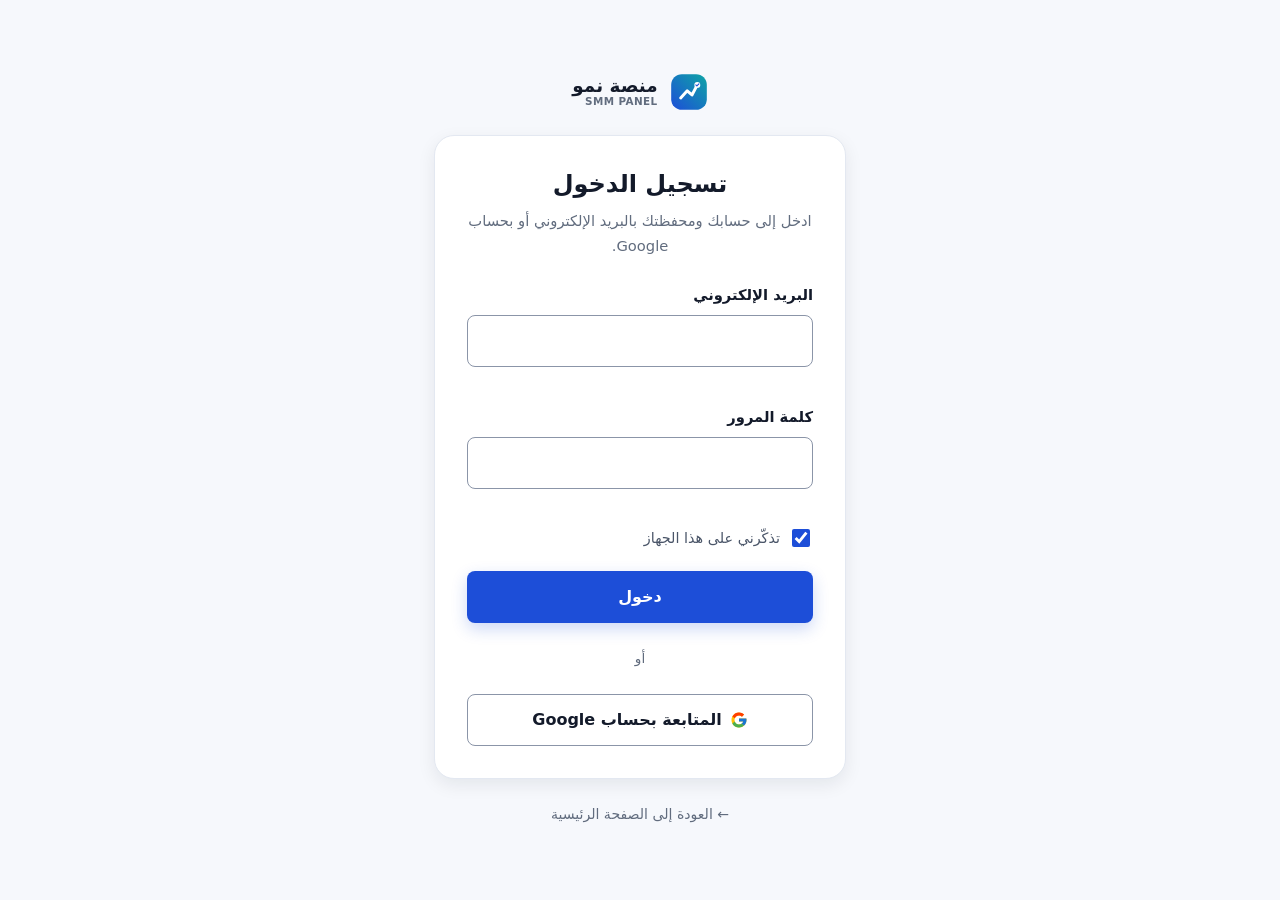
==== commit b64f9c32: "الوضع الداكن الافتراضي للوحة الإدارة + زر تبديل السمة + حدود الشحن 1-1000" ====
--- a/admin/index.html
+++ b/admin/index.html
@@ -1,5 +1,5 @@
 <!DOCTYPE html>
-<html lang="ar" dir="rtl" data-theme="light">
+<html lang="ar" dir="rtl" data-theme="dark">
   <head>
     <meta charset="UTF-8" />
     <meta name="viewport" content="width=device-width, initial-scale=1" />
@@ -22,9 +22,11 @@
     <script>
       (function () {
         try {
-          var t = localStorage.getItem("numuw-theme");
-          if (t) document.documentElement.setAttribute("data-theme", t);
-        } catch (e) {}
+          var t = localStorage.getItem("numuw-admin-theme");
+          document.documentElement.setAttribute("data-theme", t === "light" ? "light" : "dark");
+        } catch (e) {
+          document.documentElement.setAttribute("data-theme", "dark");
+        }
       })();
     </script>
     <script src="../js/icons.js" defer></script>
--- a/css/base.css
+++ b/css/base.css
@@ -213,10 +213,6 @@
   max-width: var(--container);
   margin-inline: auto;
   padding-inline: var(--space-4);
-}
-
-.text-center {
-  text-align: center;
 }
 
 .text-muted {
@@ -312,16 +308,6 @@
   color: var(--color-text-soft);
 }
 
-html[data-theme="dark"] .skeleton {
-  background: linear-gradient(
-    90deg,
-    #1e263a 25%,
-    #263149 37%,
-    #1e263a 63%
-  );
-  background-size: 400% 100%;
-}
-
 html[data-theme="dark"] .btn--google {
   --btn-bg: #222b40;
   --btn-fg: var(--color-text);
--- a/css/layout.css
+++ b/css/layout.css
@@ -208,6 +208,11 @@
   gap: var(--space-2);
 }
 
+.footer__credit {
+  color: #a8b3c7;
+  font-weight: 600;
+}
+
 /* ============ التخطيط العام ============ */
 .page {
   padding-block: var(--space-6) var(--space-7);
@@ -246,7 +251,7 @@
   }
 
   .footer__grid {
-    grid-template-columns: 1.6fr 1fr 1fr 1fr;
+    grid-template-columns: 1.6fr 1fr 1fr;
   }
 }
 
--- a/css/components.css
+++ b/css/components.css
@@ -174,17 +174,6 @@
   gap: var(--space-2);
 }
 
-.card--interactive {
-  transition: transform var(--transition), box-shadow var(--transition),
-    border-color var(--transition);
-}
-
-.card--interactive:hover {
-  transform: translateY(-3px);
-  box-shadow: var(--shadow-md);
-  border-color: var(--color-border-strong);
-}
-
 /* أيقونة داخل بطاقة */
 .icon-badge {
   display: inline-flex;
@@ -263,34 +252,22 @@
   min-height: 1em;
 }
 
-/* حقل كلمة المرور مع زر الإظهار */
-.input-group {
-  position: relative;
-}
-
-.input-group .input {
-  padding-inline-end: 3rem;
-}
-
-.input-group__btn {
-  position: absolute;
-  inset-inline-end: 6px;
-  top: 50%;
-  transform: translateY(-50%);
-  width: 36px;
-  height: 36px;
+/* مربّع اختيار */
+.checkbox {
   display: inline-flex;
   align-items: center;
-  justify-content: center;
-  background: transparent;
-  border: 0;
-  border-radius: var(--radius-sm);
-  color: var(--color-text-muted);
-}
-
-.input-group__btn:hover {
-  background: var(--color-surface-2);
-  color: var(--color-text);
+  gap: var(--space-2);
+  font-size: 0.9rem;
+  color: var(--color-text-soft);
+  cursor: pointer;
+}
+
+.checkbox input {
+  width: 18px;
+  height: 18px;
+  accent-color: var(--color-primary);
+  cursor: pointer;
+  flex-shrink: 0;
 }
 
 /* مفتاح تبديل */
@@ -509,12 +486,6 @@
   color: var(--color-text-soft);
 }
 
-.badge--experimental {
-  background: var(--color-warning-soft);
-  color: var(--status-warning-fg);
-  border: 1px dashed color-mix(in srgb, var(--status-warning-fg) 45%, transparent);
-}
-
 /* قائمة شارات مع شرح مختصر */
 .badge-list {
   display: grid;
@@ -576,7 +547,7 @@
   background: var(--color-surface-2);
 }
 
-/* ============ حالات فارغة/تحميل ============ */
+/* ============ حالات فارغة ============ */
 .empty-state {
   text-align: center;
   padding: var(--space-7) var(--space-4);
@@ -588,52 +559,6 @@
   height: 48px;
   margin: 0 auto var(--space-3);
   color: var(--color-border-strong);
-}
-
-.skeleton {
-  border-radius: var(--radius-sm);
-  background: linear-gradient(
-    90deg,
-    var(--color-surface-2) 25%,
-    #e8edf6 37%,
-    var(--color-surface-2) 63%
-  );
-  background-size: 400% 100%;
-  animation: shimmer 1.3s ease infinite;
-  height: 1em;
-}
-
-/* خط عظمي يملأ خلية جدول */
-.skeleton-line {
-  display: block;
-  width: 70%;
-  height: 0.85em;
-}
-
-@keyframes shimmer {
-  0% {
-    background-position: 100% 50%;
-  }
-  100% {
-    background-position: 0 50%;
-  }
-}
-
-/* ============ فاصل ============ */
-.divider {
-  display: flex;
-  align-items: center;
-  gap: var(--space-3);
-  color: var(--color-text-muted);
-  font-size: 0.85rem;
-}
-
-.divider::before,
-.divider::after {
-  content: "";
-  flex: 1;
-  height: 1px;
-  background: var(--color-border);
 }
 
 /* ============ تنبيه أولي ============ */
@@ -692,6 +617,57 @@
 @media (min-width: 720px) {
   .table-hint {
     display: none;
+  }
+}
+
+/* جدول يتحوّل إلى بطاقات على الشاشات الصغيرة */
+@media (max-width: 720px) {
+  .table--stack {
+    min-width: 0;
+  }
+
+  .table--stack thead {
+    display: none;
+  }
+
+  .table--stack tbody tr {
+    display: block;
+    padding: var(--space-3) 0;
+  }
+
+  .table--stack tbody tr + tr {
+    border-top: 1px solid var(--color-border);
+  }
+
+  .table--stack tbody tr:hover {
+    background: transparent;
+  }
+
+  .table--stack td {
+    display: flex;
+    align-items: center;
+    justify-content: space-between;
+    gap: var(--space-3);
+    padding: var(--space-2) var(--space-4);
+    border-bottom: 0;
+    text-align: start;
+    white-space: normal;
+  }
+
+  .table--stack td:not([data-label]) {
+    display: block;
+  }
+
+  .table--stack td::before {
+    content: attr(data-label);
+    flex-shrink: 0;
+    font-size: 0.82rem;
+    font-weight: 600;
+    color: var(--color-text-muted);
+  }
+
+  .table--stack td:not([data-label])::before {
+    content: none;
   }
 }
 
--- a/css/pages.css
+++ b/css/pages.css
@@ -192,37 +192,6 @@
   margin-bottom: 0;
   color: var(--color-text-soft);
   font-size: 0.92rem;
-}
-
-/* شبكة الخدمات (منصات) */
-.platforms-grid {
-  display: grid;
-  gap: var(--space-4);
-  grid-template-columns: repeat(2, 1fr);
-}
-
-.platform-card {
-  text-align: center;
-  padding: var(--space-5) var(--space-3);
-}
-
-.platform-card .icon-badge {
-  margin: 0 auto var(--space-3);
-  width: 52px;
-  height: 52px;
-}
-
-.platform-card h3 {
-  font-size: 1rem;
-  margin: 0;
-  font-weight: 700;
-}
-
-.platform-card > span:last-child {
-  display: block;
-  font-size: 0.8rem;
-  color: var(--color-text-muted);
-  margin-top: 2px;
 }
 
 /* خطوات العمل */
@@ -427,12 +396,6 @@
   align-items: center;
 }
 
-.balance-card .badge--experimental {
-  background: rgba(255, 255, 255, 0.14);
-  color: #ffe6b0;
-  border-color: rgba(255, 230, 176, 0.5);
-}
-
 .balance-card__note {
   color: #c3d0f0;
   font-size: 0.82rem;
@@ -540,43 +503,6 @@
   color: var(--color-primary);
 }
 
-.profile-head {
-  display: flex;
-  align-items: center;
-  gap: var(--space-4);
-  flex-wrap: wrap;
-}
-
-.avatar {
-  width: 64px;
-  height: 64px;
-  border-radius: 50%;
-  background: var(--color-primary-soft);
-  color: var(--color-primary);
-  display: flex;
-  align-items: center;
-  justify-content: center;
-  font-family: var(--font-display);
-  font-size: 1.4rem;
-  font-weight: 800;
-  flex-shrink: 0;
-}
-
-.profile-head__meta {
-  flex: 1;
-  min-width: 160px;
-}
-
-.profile-head__meta strong {
-  font-size: 1.1rem;
-  display: block;
-}
-
-.profile-head__meta span {
-  color: var(--color-text-muted);
-  font-size: 0.88rem;
-}
-
 .info-list {
   display: grid;
   gap: var(--space-3);
@@ -648,10 +574,6 @@
   .feature-grid {
     grid-template-columns: 1fr 1fr;
   }
-
-  .platforms-grid {
-    grid-template-columns: repeat(3, 1fr);
-  }
 }
 
 @media (min-width: 900px) {
@@ -662,10 +584,6 @@
 
   .feature-grid {
     grid-template-columns: repeat(4, 1fr);
-  }
-
-  .platforms-grid {
-    grid-template-columns: repeat(6, 1fr);
   }
 
   .steps {
@@ -698,3 +616,41 @@
     padding-bottom: 0;
   }
 }
+
+@media (max-width: 640px) {
+  .page {
+    padding-block: var(--space-5) var(--space-6);
+  }
+
+  .page-head {
+    margin-bottom: var(--space-5);
+  }
+
+  .balance-card {
+    padding: var(--space-4);
+  }
+
+  .balance-card__value {
+    font-size: clamp(1.6rem, 8vw, 2.2rem);
+  }
+
+  .card {
+    padding: var(--space-4);
+  }
+
+  .card--padless .card__head {
+    padding: var(--space-4) var(--space-4) 0;
+  }
+
+  .card--padless .badge-list {
+    padding: var(--space-4);
+  }
+
+  .stack {
+    gap: var(--space-4);
+  }
+
+  .wallet-layout {
+    gap: var(--space-4);
+  }
+}
